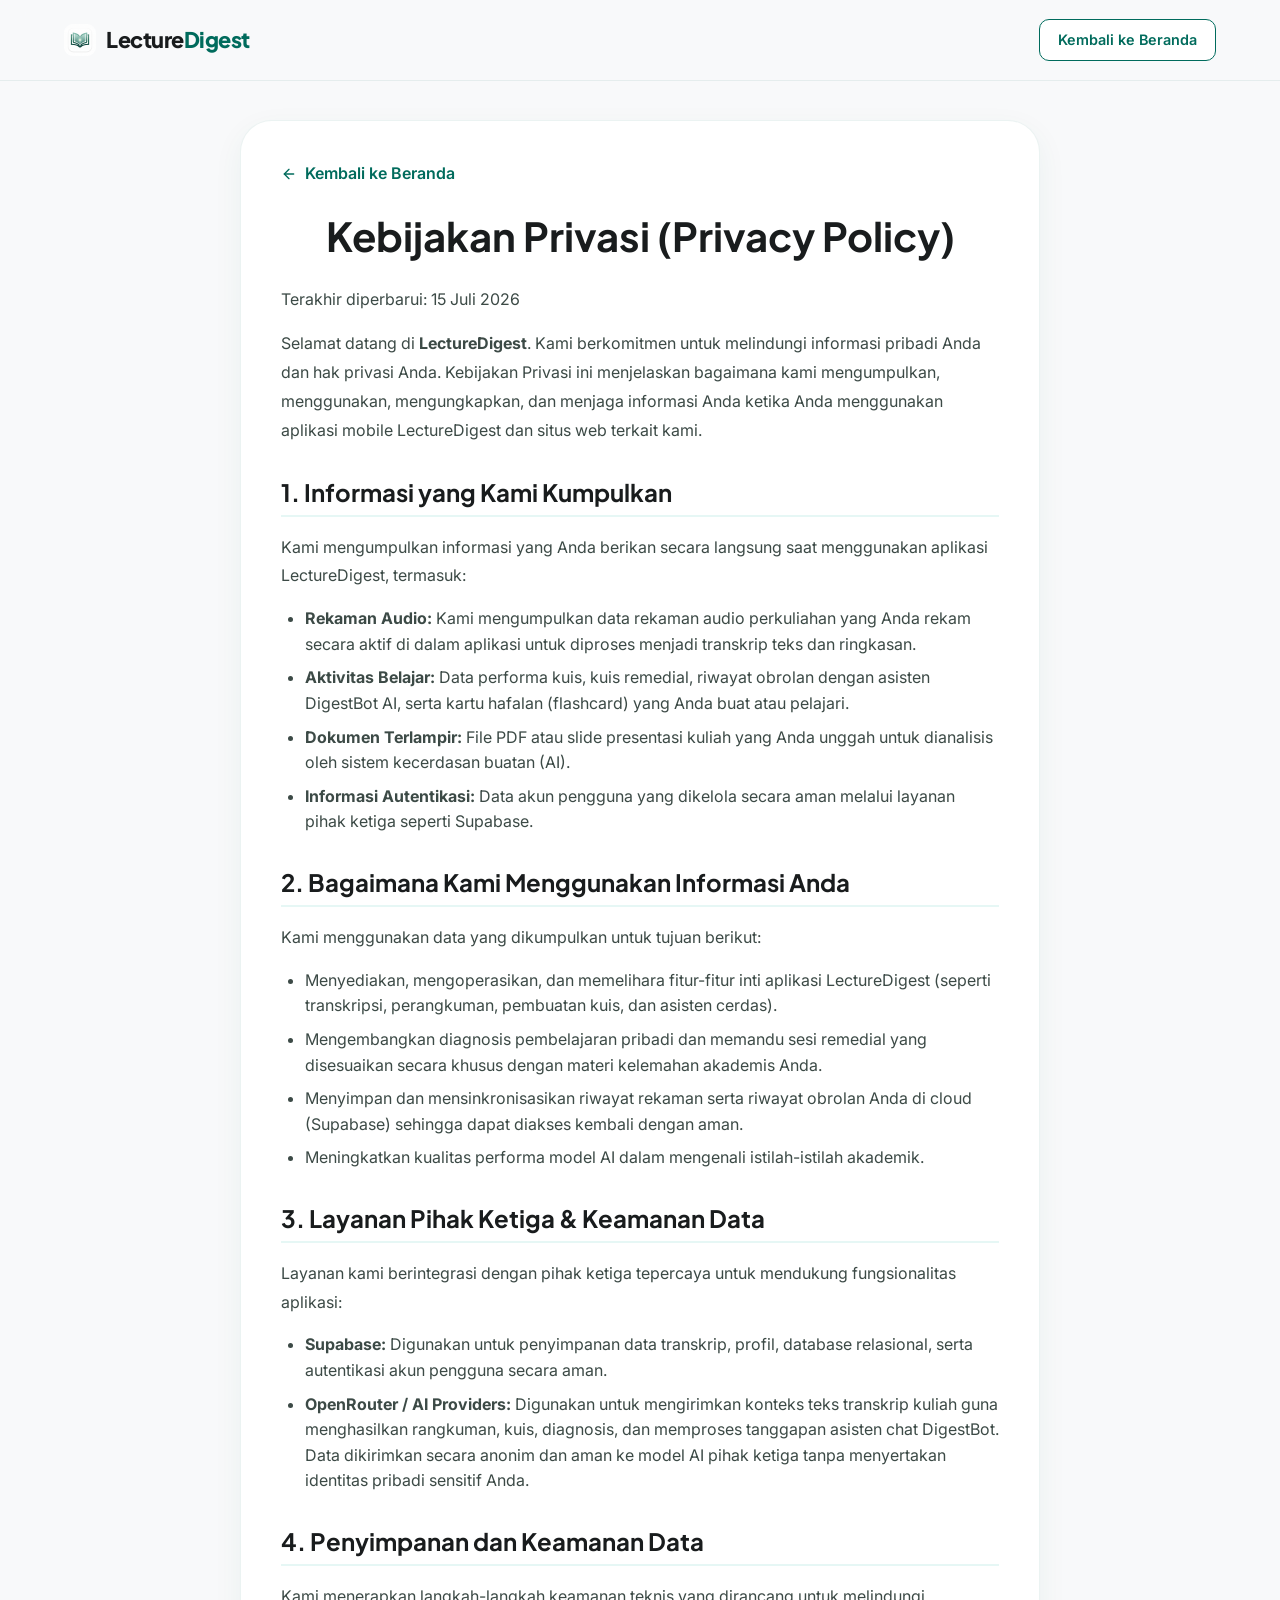
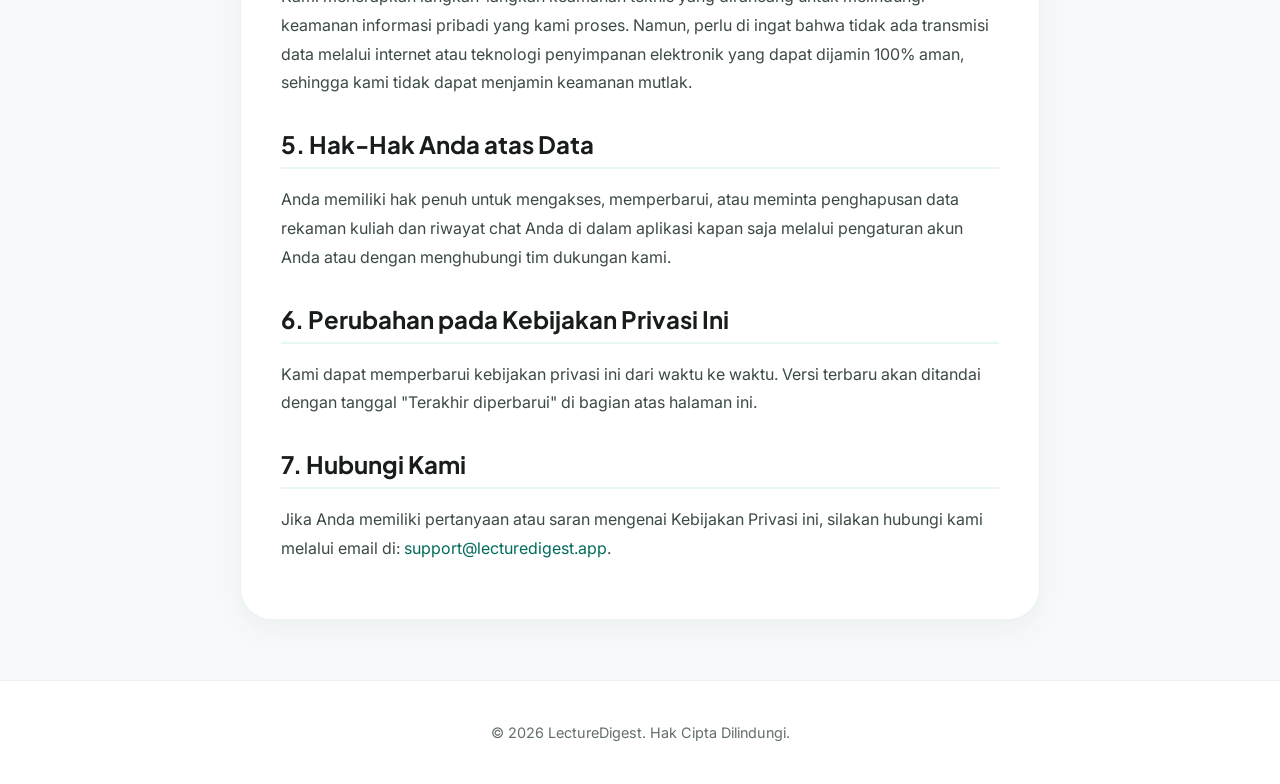
==== privacy.html @ ce3730bc "tambahan privacy policy" ====
<!DOCTYPE html>
<html lang="id">
<head>
    <meta charset="UTF-8">
    <meta name="viewport" content="width=device-width, initial-scale=1.0">
    <title>Kebijakan Privasi - LectureDigest</title>
    <meta name="description" content="Kebijakan Privasi penggunaan aplikasi dan layanan LectureDigest.">
    
    <!-- Google Fonts -->
    <link rel="preconnect" href="https://fonts.googleapis.com">
    <link rel="preconnect" href="https://fonts.gstatic.com" crossorigin>
    <link href="https://fonts.googleapis.com/css2?family=Inter:wght@400;500;600&family=Plus+Jakarta+Sans:wght@600;700;800&display=swap" rel="stylesheet">
    
    <!-- Custom CSS -->
    <link rel="stylesheet" href="style.css">
    
    <!-- Favicon -->
    <link rel="icon" type="image/png" href="logo.png">
    
    <style>
        .privacy-container {
            max-width: 800px;
            margin: 120px auto 60px auto;
            padding: 40px;
            background-color: var(--color-bg-card);
            border: 1px solid var(--color-border);
            border-radius: var(--radius-xl);
            box-shadow: var(--shadow-medium);
        }
        .privacy-content h1 {
            font-size: 2.5rem;
            margin-bottom: 24px;
            color: var(--color-text-primary);
            text-align: center;
        }
        .privacy-content h2 {
            font-size: 1.5rem;
            margin-top: 32px;
            margin-bottom: 16px;
            color: var(--color-text-primary);
            border-bottom: 2px solid var(--color-primary-light);
            padding-bottom: 8px;
        }
        .privacy-content p {
            margin-bottom: 16px;
            line-height: 1.8;
            color: var(--color-text-secondary);
        }
        .privacy-content ul {
            margin-bottom: 16px;
            padding-left: 24px;
        }
        .privacy-content li {
            margin-bottom: 8px;
            line-height: 1.6;
        }
        .back-btn {
            display: inline-flex;
            align-items: center;
            gap: 8px;
            margin-bottom: 24px;
            color: var(--color-primary);
            font-weight: 600;
        }
        .back-btn:hover {
            color: #005649;
        }
    </style>
</head>
<body>

    <!-- Header / Navbar -->
    <header class="header">
        <div class="container navbar">
            <a href="index.html" class="logo">
                <img src="logo.png" alt="LectureDigest Logo" class="logo-img">
                <span class="logo-text">Lecture<span>Digest</span></span>
            </a>
            <div class="nav-cta">
                <a href="index.html" class="btn btn-secondary btn-sm" style="background-color: var(--color-bg-card);">
                    Kembali ke Beranda
                </a>
            </div>
        </div>
    </header>

    <div class="container">
        <div class="privacy-container">
            <a href="index.html" class="back-btn">
                <svg width="16" height="16" viewBox="0 0 24 24" fill="none" stroke="currentColor" stroke-width="2" stroke-linecap="round" stroke-linejoin="round"><line x1="19" y1="12" x2="5" y2="12"/><polyline points="12 19 5 12 12 5"/></svg>
                Kembali ke Beranda
            </a>
            
            <article class="privacy-content">
                <h1>Kebijakan Privasi (Privacy Policy)</h1>
                <p>Terakhir diperbarui: 15 Juli 2026</p>
                
                <p>Selamat datang di <strong>LectureDigest</strong>. Kami berkomitmen untuk melindungi informasi pribadi Anda dan hak privasi Anda. Kebijakan Privasi ini menjelaskan bagaimana kami mengumpulkan, menggunakan, mengungkapkan, dan menjaga informasi Anda ketika Anda menggunakan aplikasi mobile LectureDigest dan situs web terkait kami.</p>

                <h2>1. Informasi yang Kami Kumpulkan</h2>
                <p>Kami mengumpulkan informasi yang Anda berikan secara langsung saat menggunakan aplikasi LectureDigest, termasuk:</p>
                <ul>
                    <li><strong>Rekaman Audio:</strong> Kami mengumpulkan data rekaman audio perkuliahan yang Anda rekam secara aktif di dalam aplikasi untuk diproses menjadi transkrip teks dan ringkasan.</li>
                    <li><strong>Aktivitas Belajar:</strong> Data performa kuis, kuis remedial, riwayat obrolan dengan asisten DigestBot AI, serta kartu hafalan (flashcard) yang Anda buat atau pelajari.</li>
                    <li><strong>Dokumen Terlampir:</strong> File PDF atau slide presentasi kuliah yang Anda unggah untuk dianalisis oleh sistem kecerdasan buatan (AI).</li>
                    <li><strong>Informasi Autentikasi:</strong> Data akun pengguna yang dikelola secara aman melalui layanan pihak ketiga seperti Supabase.</li>
                </ul>

                <h2>2. Bagaimana Kami Menggunakan Informasi Anda</h2>
                <p>Kami menggunakan data yang dikumpulkan untuk tujuan berikut:</p>
                <ul>
                    <li>Menyediakan, mengoperasikan, dan memelihara fitur-fitur inti aplikasi LectureDigest (seperti transkripsi, perangkuman, pembuatan kuis, dan asisten cerdas).</li>
                    <li>Mengembangkan diagnosis pembelajaran pribadi dan memandu sesi remedial yang disesuaikan secara khusus dengan materi kelemahan akademis Anda.</li>
                    <li>Menyimpan dan mensinkronisasikan riwayat rekaman serta riwayat obrolan Anda di cloud (Supabase) sehingga dapat diakses kembali dengan aman.</li>
                    <li>Meningkatkan kualitas performa model AI dalam mengenali istilah-istilah akademik.</li>
                </ul>

                <h2>3. Layanan Pihak Ketiga & Keamanan Data</h2>
                <p>Layanan kami berintegrasi dengan pihak ketiga tepercaya untuk mendukung fungsionalitas aplikasi:</p>
                <ul>
                    <li><strong>Supabase:</strong> Digunakan untuk penyimpanan data transkrip, profil, database relasional, serta autentikasi akun pengguna secara aman.</li>
                    <li><strong>OpenRouter / AI Providers:</strong> Digunakan untuk mengirimkan konteks teks transkrip kuliah guna menghasilkan rangkuman, kuis, diagnosis, dan memproses tanggapan asisten chat DigestBot. Data dikirimkan secara anonim dan aman ke model AI pihak ketiga tanpa menyertakan identitas pribadi sensitif Anda.</li>
                </ul>

                <h2>4. Penyimpanan dan Keamanan Data</h2>
                <p>Kami menerapkan langkah-langkah keamanan teknis yang dirancang untuk melindungi keamanan informasi pribadi yang kami proses. Namun, perlu di ingat bahwa tidak ada transmisi data melalui internet atau teknologi penyimpanan elektronik yang dapat dijamin 100% aman, sehingga kami tidak dapat menjamin keamanan mutlak.</p>

                <h2>5. Hak-Hak Anda atas Data</h2>
                <p>Anda memiliki hak penuh untuk mengakses, memperbarui, atau meminta penghapusan data rekaman kuliah dan riwayat chat Anda di dalam aplikasi kapan saja melalui pengaturan akun Anda atau dengan menghubungi tim dukungan kami.</p>

                <h2>6. Perubahan pada Kebijakan Privasi Ini</h2>
                <p>Kami dapat memperbarui kebijakan privasi ini dari waktu ke waktu. Versi terbaru akan ditandai dengan tanggal "Terakhir diperbarui" di bagian atas halaman ini.</p>

                <h2>7. Hubungi Kami</h2>
                <p>Jika Anda memiliki pertanyaan atau saran mengenai Kebijakan Privasi ini, silakan hubungi kami melalui email di: <a href="mailto:support@lecturedigest.app" style="color: var(--color-primary);">support@lecturedigest.app</a>.</p>
            </article>
        </div>
    </div>

    <!-- Footer -->
    <footer class="footer">
        <div class="container">
            <p class="copyright">© 2026 LectureDigest. Hak Cipta Dilindungi.</p>
        </div>
    </footer>

</body>
</html>
---- style.css ----
/* ==========================================================================
   Design System & Variable Declarations
   ========================================================================== */
:root {
    /* Primary Colors */
    --color-primary: #006b5c;         /* App Theme Deep Teal */
    --color-primary-rgb: 0, 107, 92;
    --color-primary-container: #00bfa5; /* Vibrant Turquoise Green */
    --color-primary-light: #e6f7f5;    /* Very Light Mint */
    
    /* Secondary & Dark Accents */
    --color-secondary: #005faf;       /* Blue Accent */
    --color-text-primary: #191c1d;    /* Deep Charcoal-Green */
    --color-text-secondary: #3c4a46;  /* Muted Slate-Teal */
    --color-border: rgba(0, 107, 92, 0.08);
    --color-border-active: rgba(0, 107, 92, 0.2);
    
    /* Backgrounds */
    --color-bg-page: #f8f9fa;         /* Off-white page background */
    --color-bg-card: #ffffff;         /* Pure white cards */
    --color-bg-subtle: #f0f3f2;       /* Light gray-teal */
    
    /* Animations */
    --transition-smooth: all 0.3s cubic-bezier(0.4, 0, 0.2, 1);
    --shadow-subtle: 0 4px 20px rgba(0, 107, 92, 0.03);
    --shadow-medium: 0 10px 30px rgba(0, 107, 92, 0.06);
    --shadow-premium: 0 20px 40px rgba(0, 107, 92, 0.1);
    
    /* Border Radius */
    --radius-sm: 8px;
    --radius-md: 16px;
    --radius-lg: 24px;
    --radius-xl: 32px;
}

/* ==========================================================================
   Base CSS & Reset
   ========================================================================== */
* {
    box-sizing: border-box;
    margin: 0;
    padding: 0;
}

html {
    scroll-behavior: smooth;
    font-size: 16px;
}

body {
    font-family: 'Inter', -apple-system, BlinkMacSystemFont, "Segoe UI", Roboto, Helvetica, Arial, sans-serif;
    color: var(--color-text-secondary);
    background-color: var(--color-bg-page);
    line-height: 1.6;
    overflow-x: hidden;
    -webkit-font-smoothing: antialiased;
}

h1, h2, h3, h4, h5, h6 {
    font-family: 'Plus Jakarta Sans', sans-serif;
    color: var(--color-text-primary);
    font-weight: 700;
    line-height: 1.25;
}

a {
    color: inherit;
    text-decoration: none;
    transition: var(--transition-smooth);
}

img, svg {
    max-width: 100%;
    height: auto;
    vertical-align: middle;
}

code {
    background-color: var(--color-bg-subtle);
    padding: 2px 6px;
    border-radius: 4px;
    font-size: 0.9em;
    color: var(--color-primary);
    font-weight: 600;
}

/* ==========================================================================
   Utility Layout Components
   ========================================================================== */
.container {
    width: 100%;
    max-width: 1200px;
    margin: 0 auto;
    padding: 0 24px;
}

.text-center {
    text-align: center;
}

.section-title {
    margin-bottom: 56px;
}

.section-title h2 {
    font-size: 2.25rem;
    margin-bottom: 16px;
    letter-spacing: -0.5px;
    position: relative;
    display: inline-block;
}

.section-title h2::after {
    content: '';
    position: absolute;
    bottom: -8px;
    left: 50%;
    transform: translateX(-50%);
    width: 48px;
    height: 4px;
    background-color: var(--color-primary-container);
    border-radius: 2px;
}

.section-title p {
    font-size: 1.125rem;
    max-width: 600px;
    margin: 0 auto;
    color: var(--color-text-secondary);
}

/* ==========================================================================
   Buttons (Minimalist & Dynamic)
   ========================================================================== */
.btn {
    display: inline-flex;
    align-items: center;
    justify-content: center;
    gap: 8px;
    font-weight: 600;
    font-family: 'Inter', sans-serif;
    border-radius: var(--radius-md);
    cursor: pointer;
    transition: var(--transition-smooth);
    border: 1px solid transparent;
}

.btn-primary {
    background-color: var(--color-primary);
    color: white;
    box-shadow: 0 4px 14px rgba(0, 107, 92, 0.2);
}

.btn-primary:hover {
    background-color: #005649;
    transform: translateY(-2px);
    box-shadow: 0 6px 20px rgba(0, 107, 92, 0.3);
}

.btn-primary:active {
    transform: translateY(0);
}

.btn-secondary {
    background-color: var(--color-bg-card);
    color: var(--color-primary);
    border-color: var(--color-primary);
}

.btn-secondary:hover {
    background-color: var(--color-primary-light);
    transform: translateY(-2px);
}

.btn-lg {
    padding: 16px 32px;
    font-size: 1.05rem;
}

.btn-sm {
    padding: 8px 18px;
    font-size: 0.9rem;
    border-radius: 10px;
}

/* ==========================================================================
   Header / Navbar
   ========================================================================== */
.header {
    position: fixed;
    top: 0;
    left: 0;
    width: 100%;
    z-index: 1000;
    background-color: rgba(248, 249, 250, 0.8);
    backdrop-filter: blur(12px);
    -webkit-backdrop-filter: blur(12px);
    border-bottom: 1px solid var(--color-border);
}

.navbar {
    display: flex;
    align-items: center;
    justify-content: space-between;
    height: 80px;
}

.logo {
    display: flex;
    align-items: center;
    gap: 10px;
}

.logo-img {
    width: 32px;
    height: 32px;
    object-fit: cover;
    border-radius: 9px;
}

.logo-text {
    font-family: 'Plus Jakarta Sans', sans-serif;
    font-weight: 800;
    font-size: 1.35rem;
    letter-spacing: -0.5px;
    color: var(--color-text-primary);
}

.logo-text span {
    color: var(--color-primary);
}

.nav-links {
    display: flex;
    align-items: center;
    gap: 32px;
}

.nav-links a {
    font-size: 0.95rem;
    font-weight: 500;
    color: var(--color-text-secondary);
}

.nav-links a:hover {
    color: var(--color-primary);
}

/* ==========================================================================
   Hero Section
   ========================================================================== */
.hero-section {
    padding: 180px 0 100px 0;
    background: radial-gradient(circle at 80% 20%, rgba(0, 191, 165, 0.06) 0%, rgba(248, 249, 250, 0) 50%);
}

.hero-grid {
    display: grid;
    grid-template-columns: 1.1fr 0.9fr;
    gap: 64px;
    align-items: center;
}

.hero-content h1 {
    font-size: 3.5rem;
    line-height: 1.15;
    letter-spacing: -1.5px;
    margin-bottom: 24px;
}

.badge {
    display: inline-block;
    padding: 6px 14px;
    background-color: var(--color-primary-light);
    color: var(--color-primary);
    font-size: 0.85rem;
    font-weight: 600;
    border-radius: 100px;
    margin-bottom: 20px;
    border: 1px solid rgba(0, 107, 92, 0.1);
}

.hero-subtitle {
    font-size: 1.25rem;
    color: var(--color-text-secondary);
    margin-bottom: 40px;
    font-weight: 400;
}

.hero-actions {
    display: flex;
    align-items: center;
    gap: 16px;
    margin-bottom: 24px;
}

.hero-meta {
    display: flex;
    align-items: center;
    gap: 12px;
    font-size: 0.85rem;
    color: var(--color-text-secondary);
}

/* ==========================================================================
   App Mockup Phone (Pure CSS)
   ========================================================================== */
.hero-visual {
    display: flex;
    justify-content: center;
}

.phone-frame-wrapper {
    position: relative;
}

.phone-frame-wrapper::before {
    content: '';
    position: absolute;
    top: 50%;
    left: 50%;
    transform: translate(-50%, -50%);
    width: 110%;
    height: 110%;
    background: radial-gradient(circle, rgba(0, 191, 165, 0.12) 0%, rgba(0, 191, 165, 0) 70%);
    z-index: -1;
    border-radius: 50%;
}

.phone-frame {
    width: 320px;
    height: 640px;
    background-color: #0b0c0c;
    border: 12px solid #202222;
    border-radius: 40px;
    box-shadow: var(--shadow-premium), 0 30px 60px rgba(0,0,0,0.15);
    overflow: hidden;
    position: relative;
    animation: floatAnimation 6s ease-in-out infinite;
}

.phone-screen {
    width: 100%;
    height: 100%;
    background-color: var(--color-bg-page);
    display: flex;
    flex-direction: column;
    position: relative;
}

.phone-header {
    height: 36px;
    padding: 0 20px;
    display: flex;
    justify-content: space-between;
    align-items: center;
    background-color: var(--color-bg-card);
    font-size: 0.75rem;
    font-weight: 600;
}

.phone-camera {
    width: 60px;
    height: 18px;
    background-color: #202222;
    border-bottom-left-radius: 12px;
    border-bottom-right-radius: 12px;
    position: absolute;
    top: 0;
    left: 50%;
    transform: translateX(-50%);
    z-index: 10;
}

.phone-app-bar {
    height: 56px;
    padding: 0 20px;
    display: flex;
    justify-content: space-between;
    align-items: center;
    background-color: var(--color-bg-card);
    border-bottom: 1px solid var(--color-border);
}

.app-title {
    font-family: 'Plus Jakarta Sans', sans-serif;
    font-weight: 700;
    font-size: 0.95rem;
    color: var(--color-text-primary);
}

.avatar {
    font-size: 1.1rem;
}

.phone-app-body {
    flex: 1;
    padding: 16px;
    overflow-y: auto;
    position: relative;
}

.welcome-box {
    background-color: var(--color-primary);
    color: white;
    padding: 16px;
    border-radius: var(--radius-md);
    margin-bottom: 16px;
}

.welcome-box h3 {
    color: white;
    font-size: 1rem;
    margin-bottom: 4px;
}

.welcome-box p {
    font-size: 0.75rem;
    opacity: 0.85;
}

.stats-grid {
    display: grid;
    grid-template-columns: 1fr 1fr;
    gap: 12px;
    margin-bottom: 16px;
}

.stat-card {
    background-color: var(--color-bg-card);
    border: 1px solid var(--color-border);
    padding: 12px;
    border-radius: var(--radius-md);
    text-align: center;
}

.stat-val {
    font-family: 'Plus Jakarta Sans', sans-serif;
    font-weight: 800;
    font-size: 1.25rem;
    color: var(--color-primary);
}

.stat-lbl {
    font-size: 0.65rem;
    text-transform: uppercase;
    letter-spacing: 0.5px;
}

.activity-card {
    background-color: var(--color-bg-card);
    border: 1px solid var(--color-border);
    padding: 16px;
    border-radius: var(--radius-md);
}

.card-title {
    font-family: 'Plus Jakarta Sans', sans-serif;
    font-size: 0.8rem;
    font-weight: 700;
    margin-bottom: 12px;
    color: var(--color-text-primary);
}

.recent-item {
    display: flex;
    align-items: center;
    gap: 10px;
    padding-bottom: 10px;
    margin-bottom: 10px;
    border-bottom: 1px solid var(--color-border);
}

.recent-item:last-child {
    padding-bottom: 0;
    margin-bottom: 0;
    border-bottom: none;
}

.recent-icon {
    font-size: 1.2rem;
}

.recent-info h4 {
    font-size: 0.75rem;
    margin-bottom: 2px;
    font-weight: 600;
}

.recent-info p {
    font-size: 0.6rem;
}

.floating-record-btn {
    position: absolute;
    bottom: 20px;
    right: 20px;
    width: 48px;
    height: 48px;
    background-color: var(--color-primary-container);
    border-radius: 50%;
    display: flex;
    align-items: center;
    justify-content: center;
    box-shadow: 0 4px 10px rgba(0, 191, 165, 0.4);
    z-index: 5;
}

.mic-icon {
    font-size: 1.2rem;
}

.pulse-ring {
    position: absolute;
    width: 100%;
    height: 100%;
    border-radius: 50%;
    border: 3px solid var(--color-primary-container);
    animation: pulseAnimation 2s linear infinite;
}

/* ==========================================================================
   Features Section
   ========================================================================== */
.features-section {
    padding: 100px 0;
    background-color: var(--color-bg-card);
    border-top: 1px solid var(--color-border);
    border-bottom: 1px solid var(--color-border);
}

.features-grid {
    display: grid;
    grid-template-columns: repeat(auto-fit, minmax(250px, 1fr));
    gap: 32px;
}

.feature-card {
    padding: 40px 32px;
    background-color: var(--color-bg-page);
    border-radius: var(--radius-lg);
    border: 1px solid var(--color-border);
    transition: var(--transition-smooth);
}

.feature-card:hover {
    transform: translateY(-8px);
    border-color: var(--color-border-active);
    box-shadow: var(--shadow-medium);
}

.feature-icon {
    display: inline-flex;
    align-items: center;
    justify-content: center;
    width: 56px;
    height: 56px;
    background-color: var(--color-primary-light);
    color: var(--color-primary);
    border-radius: var(--radius-md);
    margin-bottom: 24px;
}

.feature-card h3 {
    font-size: 1.25rem;
    margin-bottom: 12px;
}

.feature-card p {
    font-size: 0.95rem;
    line-height: 1.6;
}

/* ==========================================================================
   Interactive Demo Section
   ========================================================================== */
.demo-section {
    padding: 100px 0;
}

.demo-tabs-container {
    max-width: 1000px;
    margin: 0 auto;
    background-color: var(--color-bg-card);
    border: 1px solid var(--color-border);
    border-radius: var(--radius-xl);
    padding: 40px;
    box-shadow: var(--shadow-medium);
}

.demo-tabs {
    display: grid;
    grid-template-columns: repeat(3, 1fr);
    gap: 16px;
    margin-bottom: 48px;
}

.tab-btn {
    padding: 14px 20px;
    font-family: 'Inter', sans-serif;
    font-size: 0.95rem;
    font-weight: 600;
    background: var(--color-bg-page);
    border: 1px solid var(--color-border);
    border-radius: var(--radius-md);
    cursor: pointer;
    color: var(--color-text-secondary);
    transition: var(--transition-smooth);
    display: flex;
    align-items: center;
    justify-content: center;
    gap: 8px;
    text-align: center;
}

.tab-btn:hover {
    color: var(--color-primary);
    background-color: var(--color-primary-light);
    border-color: var(--color-border-active);
}

.tab-btn.active {
    background-color: var(--color-primary);
    color: white;
    border-color: var(--color-primary);
    box-shadow: 0 4px 10px rgba(0, 107, 92, 0.15);
}

.tab-panel {
    display: none;
}

.tab-panel.active {
    display: block;
    animation: fadeIn 0.4s ease;
}

.panel-layout {
    display: grid;
    grid-template-columns: 1fr 1fr;
    gap: 48px;
    align-items: center;
}

.panel-info h3 {
    font-size: 1.75rem;
    margin-bottom: 16px;
}

.panel-info p {
    font-size: 1.05rem;
    margin-bottom: 24px;
}

.bullet-list {
    list-style: none;
}

.bullet-list li {
    position: relative;
    padding-left: 24px;
    margin-bottom: 12px;
    font-size: 0.95rem;
}

.bullet-list li::before {
    content: "✓";
    position: absolute;
    left: 0;
    top: 0;
    color: var(--color-primary-container);
    font-weight: 800;
}

.panel-preview {
    display: flex;
    justify-content: center;
}

/* ==========================================================================
   App Screenshots & Mockups
   ========================================================================== */
.phone-screenshot {
    width: 100%;
    height: 100%;
    object-fit: cover;
    display: block;
}

.phone-frame.mini-phone {
    width: 250px;
    height: 500px;
    border-width: 8px;
    border-radius: 30px;
    animation: none;
    box-shadow: var(--shadow-medium);
}

/* ==========================================================================
   Guide Section
   ========================================================================== */
.guide-section {
    padding: 100px 0;
    background-color: var(--color-bg-card);
    border-top: 1px solid var(--color-border);
    border-bottom: 1px solid var(--color-border);
}

.guide-steps {
    display: grid;
    grid-template-columns: repeat(auto-fit, minmax(280px, 1fr));
    gap: 32px;
}

.step-card {
    padding: 32px;
    background-color: var(--color-bg-page);
    border-radius: var(--radius-lg);
    border: 1px solid var(--color-border);
    text-align: center;
    position: relative;
}

.step-num {
    width: 48px;
    height: 48px;
    background-color: var(--color-primary);
    color: white;
    border-radius: 50%;
    display: flex;
    align-items: center;
    justify-content: center;
    font-family: 'Plus Jakarta Sans', sans-serif;
    font-weight: 800;
    font-size: 1.25rem;
    margin: 0 auto 20px auto;
    box-shadow: 0 4px 10px rgba(0, 107, 92, 0.2);
}

.step-card h4 {
    font-size: 1.15rem;
    margin-bottom: 12px;
}

.step-card p {
    font-size: 0.9rem;
    line-height: 1.6;
}

/* ==========================================================================
   CTA Section
   ========================================================================== */
.cta-section {
    padding: 100px 0;
    background: radial-gradient(circle at 20% 80%, rgba(0, 191, 165, 0.04) 0%, rgba(248, 249, 250, 0) 50%);
}

.cta-section h2 {
    font-size: 2.5rem;
    margin-bottom: 16px;
    letter-spacing: -1px;
}

.cta-section p {
    font-size: 1.2rem;
    max-width: 600px;
    margin: 0 auto 32px auto;
}

.cta-btn-wrapper {
    margin-bottom: 16px;
}

.cta-note {
    font-size: 0.8rem;
    opacity: 0.7;
}

/* ==========================================================================
   Footer
   ========================================================================== */
.footer {
    background-color: var(--color-bg-card);
    border-top: 1px solid var(--color-border);
    padding: 40px 0;
    text-align: center;
}

.copyright {
    font-size: 0.9rem;
    opacity: 0.8;
}

/* ==========================================================================
   Keyframes & Animations
   ========================================================================== */
@keyframes floatAnimation {
    0% { transform: translateY(0); }
    50% { transform: translateY(-10px); }
    100% { transform: translateY(0); }
}

@keyframes pulseAnimation {
    0% { transform: scale(1); opacity: 0.6; }
    100% { transform: scale(1.6); opacity: 0; }
}

@keyframes waveAnimation {
    0% { transform: scaleY(0.4); }
    100% { transform: scaleY(1); }
}

@keyframes fadeIn {
    from { opacity: 0; transform: translateY(8px); }
    to { opacity: 1; transform: translateY(0); }
}

/* ==========================================================================
   Responsive Design Media Queries
   ========================================================================== */
@media (max-width: 992px) {
    html {
        font-size: 15px;
    }
    
    .hero-grid {
        grid-template-columns: 1fr;
        text-align: center;
        gap: 48px;
    }
    
    .hero-content {
        display: flex;
        flex-direction: column;
        align-items: center;
    }
    
    .hero-actions {
        justify-content: center;
    }
    
    .panel-layout {
        grid-template-columns: 1fr;
        gap: 32px;
    }
    
    .panel-preview {
        order: -1; /* Display preview on top on mobile screen */
    }
    
    .nav-links {
        display: none; /* Simple navbar for mobile */
    }
}

@media (max-width: 576px) {
    html {
        font-size: 14px;
    }
    
    .hero-content h1 {
        font-size: 2.5rem;
    }
    
    .hero-actions {
        flex-direction: column;
        width: 100%;
    }
    
    .hero-actions .btn {
        width: 100%;
    }
    
    .demo-tabs-container {
        padding: 24px 16px;
    }
}

/* ==========================================================================
   UX Flow Section & Additional Responsiveness
   ========================================================================== */
.flow-section {
    padding: 100px 0;
    background: linear-gradient(180deg, var(--color-bg-page) 0%, var(--color-bg-card) 100%);
    border-top: 1px solid var(--color-border);
}

.flow-steps {
    display: flex;
    align-items: flex-start;
    justify-content: space-between;
    gap: 16px;
    margin-top: 48px;
}

.flow-step {
    flex: 1;
    background-color: var(--color-bg-card);
    border: 1px solid var(--color-border);
    border-radius: var(--radius-md);
    padding: 32px 24px;
    text-align: center;
    box-shadow: var(--shadow-subtle);
    transition: var(--transition-smooth);
}

.flow-step:hover {
    transform: translateY(-4px);
    box-shadow: var(--shadow-medium);
    border-color: var(--color-border-active);
}

.flow-icon {
    font-size: 2.5rem;
    margin-bottom: 16px;
}

.flow-content h4 {
    font-size: 1.2rem;
    margin-bottom: 12px;
    color: var(--color-text-primary);
}

.flow-content p {
    font-size: 0.9rem;
    line-height: 1.5;
    color: var(--color-text-secondary);
}

.flow-arrow {
    display: flex;
    align-items: center;
    justify-content: center;
    align-self: center;
    color: var(--color-primary-container);
    opacity: 0.6;
}

.flow-arrow svg {
    width: 24px;
    height: 24px;
}

@media (max-width: 992px) {
    .flow-steps {
        flex-direction: column;
        align-items: center;
        gap: 24px;
    }
    
    .flow-arrow {
        transform: rotate(90deg);
        margin: 8px 0;
    }
    
    .flow-step {
        width: 100%;
        max-width: 450px;
    }
    
    .demo-tabs {
        grid-template-columns: repeat(2, 1fr);
    }
}

@media (max-width: 576px) {
    .demo-tabs {
        grid-template-columns: 1fr;
    }
}
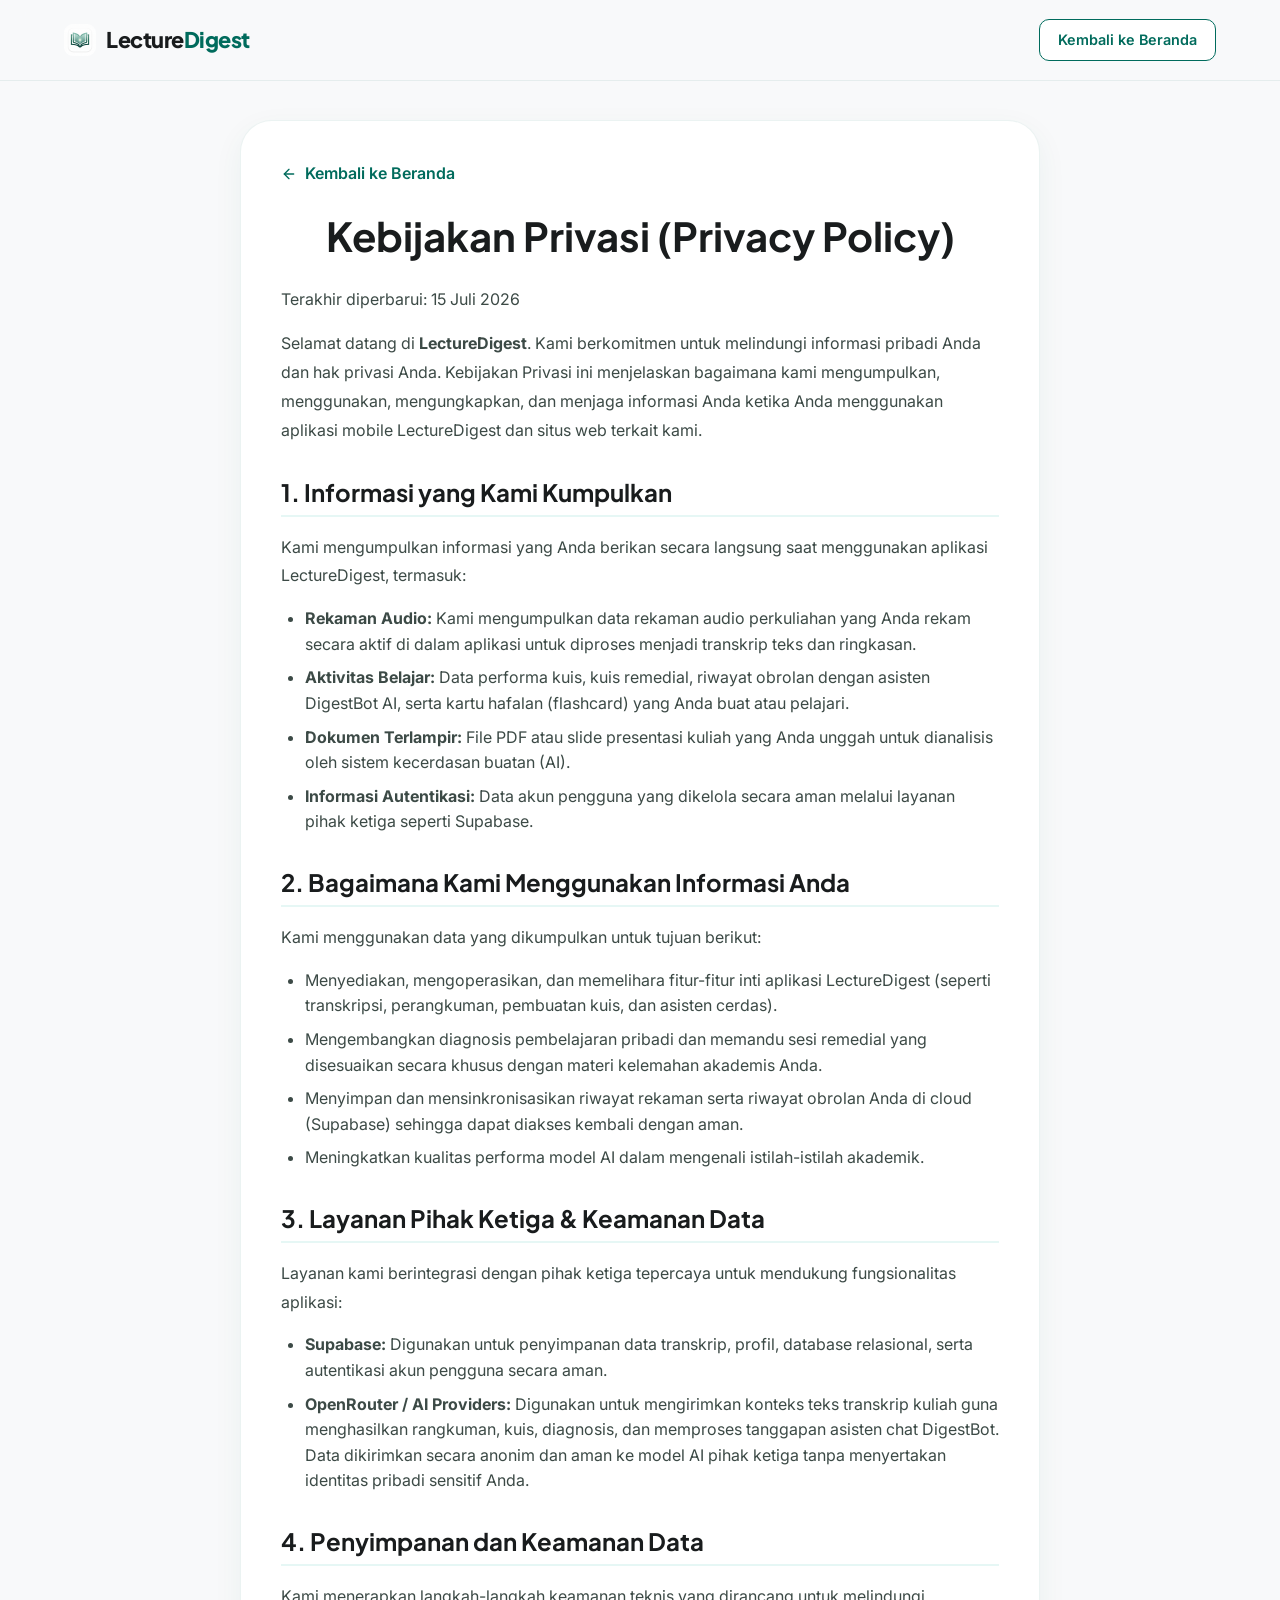
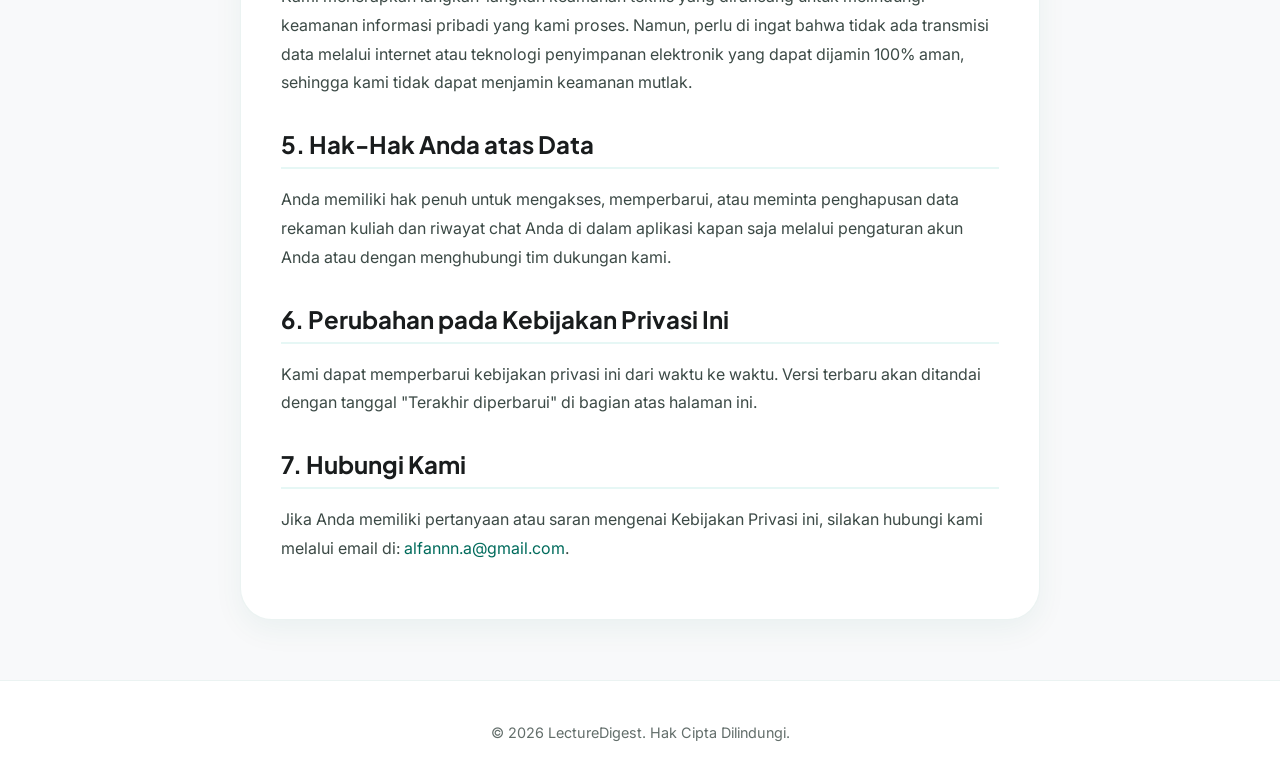
==== commit b797faca: "ganti email" ====
--- a/privacy.html
+++ b/privacy.html
@@ -132,7 +132,7 @@
                 <p>Kami dapat memperbarui kebijakan privasi ini dari waktu ke waktu. Versi terbaru akan ditandai dengan tanggal "Terakhir diperbarui" di bagian atas halaman ini.</p>
 
                 <h2>7. Hubungi Kami</h2>
-                <p>Jika Anda memiliki pertanyaan atau saran mengenai Kebijakan Privasi ini, silakan hubungi kami melalui email di: <a href="mailto:support@lecturedigest.app" style="color: var(--color-primary);">support@lecturedigest.app</a>.</p>
+                <p>Jika Anda memiliki pertanyaan atau saran mengenai Kebijakan Privasi ini, silakan hubungi kami melalui email di: <a href="mailto:alfannn.a@gmail.com" style="color: var(--color-primary);">alfannn.a@gmail.com</a>.</p>
             </article>
         </div>
     </div>
